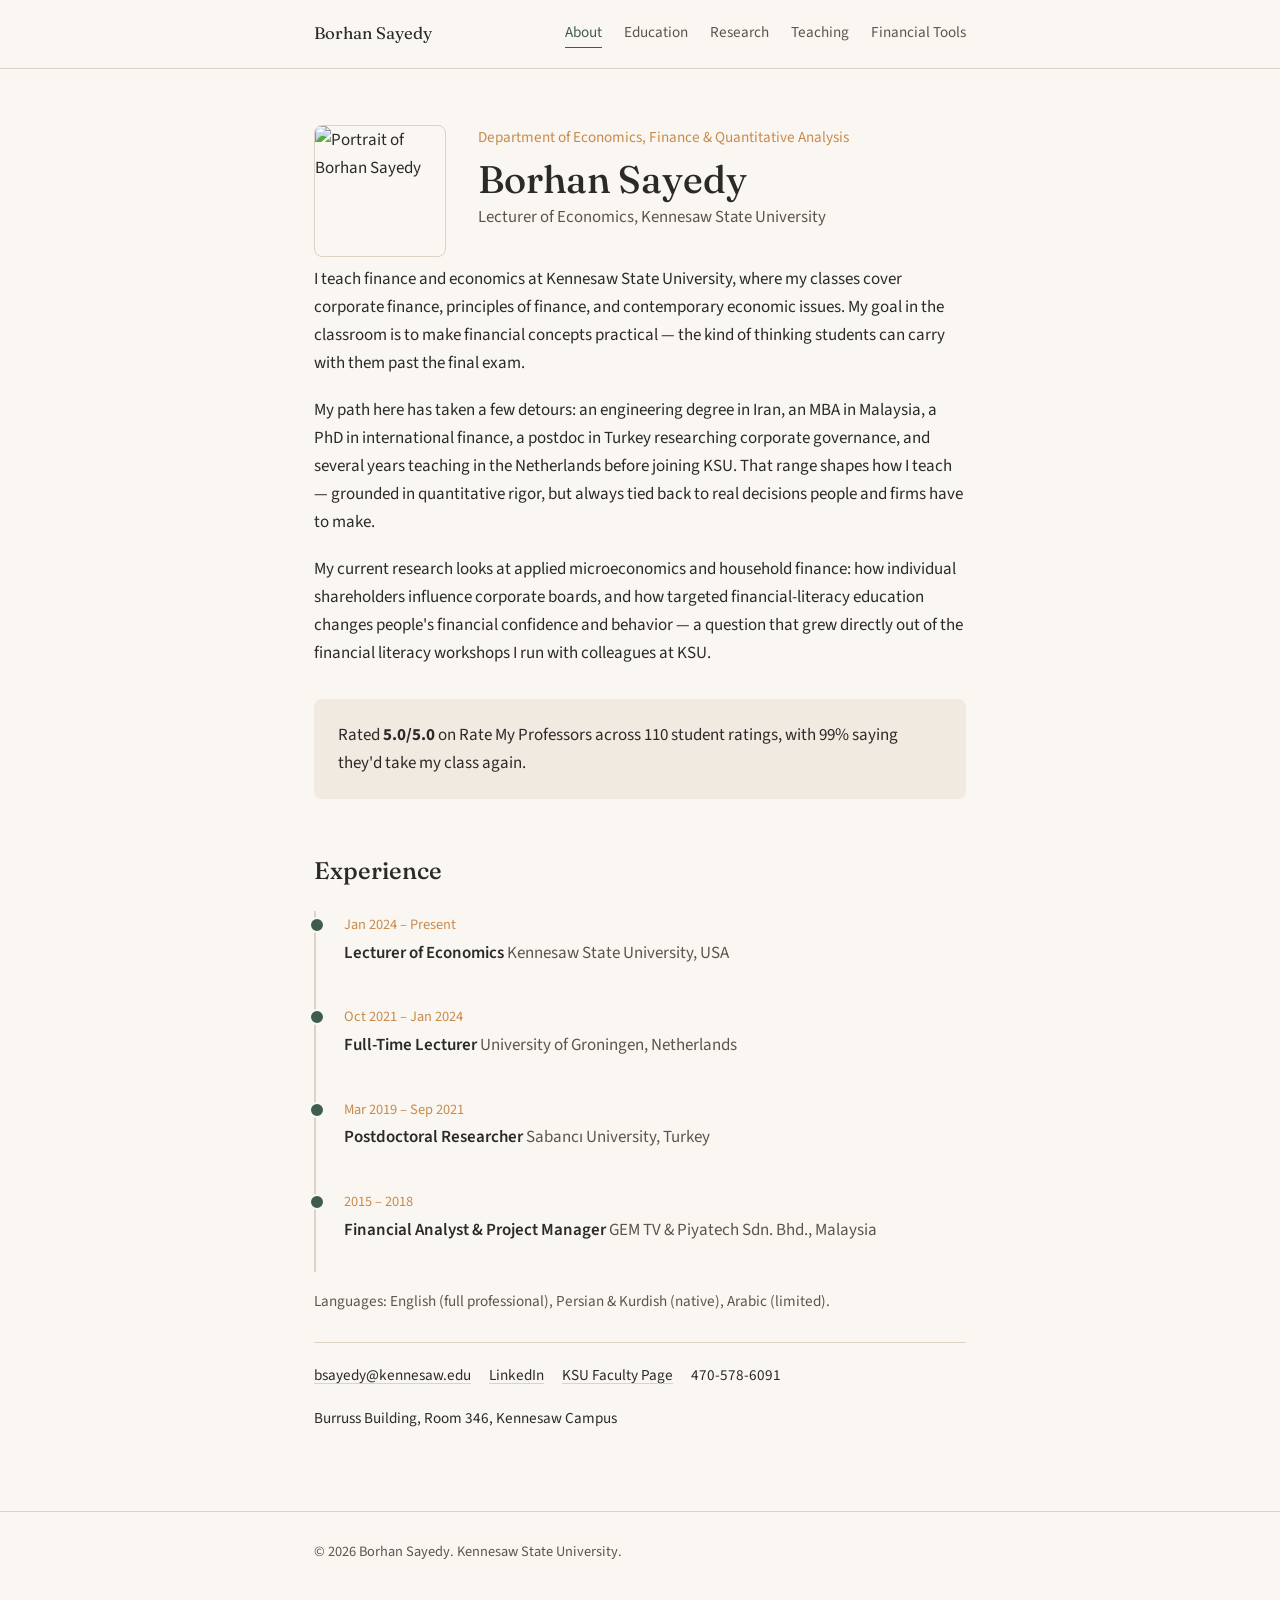
==== index.html @ a8ac0618 "Add files via upload" ====
<!DOCTYPE html>
<html lang="en">
<head>
<meta charset="UTF-8">
<meta name="viewport" content="width=device-width, initial-scale=1.0">
<title>Borhan Sayedy | Lecturer of Economics, Kennesaw State University</title>
<meta name="description" content="Borhan Sayedy is a Lecturer of Economics at Kennesaw State University, teaching finance and economics.">
<link rel="preconnect" href="https://fonts.googleapis.com">
<link rel="preconnect" href="https://fonts.gstatic.com" crossorigin>
<link href="https://fonts.googleapis.com/css2?family=Fraunces:opsz,wght@9..144,400..600&family=Source+Sans+3:wght@400;600;700&display=swap" rel="stylesheet">
<link rel="stylesheet" href="style.css">
</head>
<body>

<header class="site">
  <div class="nav-row">
    <a class="brand" href="index.html">Borhan Sayedy</a>
    <nav class="links">
      <a href="index.html" aria-current="page">About</a>
      <a href="education.html">Education</a>
      <a href="research.html">Research</a>
      <a href="teaching.html">Teaching</a>
      <a href="financial-tools.html">Financial Tools</a>
    </nav>
  </div>
</header>

<main>
  <div class="wrap">

    <div class="hero">
      <img src="https://facultyweb.kennesaw.edu/bsayedy/images/Screenshot%202024-04-08%20124142.jpg" alt="Portrait of Borhan Sayedy">
      <div>
        <p class="kicker">Department of Economics, Finance &amp; Quantitative Analysis</p>
        <h1>Borhan Sayedy</h1>
        <p class="role">Lecturer of Economics, Kennesaw State University</p>
      </div>
    </div>

    <p>I teach finance and economics at Kennesaw State University, where my classes cover corporate finance, principles of finance, and contemporary economic issues. My goal in the classroom is to make financial concepts practical &mdash; the kind of thinking students can carry with them past the final exam.</p>

    <p>My path here has taken a few detours: an engineering degree in Iran, an MBA in Malaysia, a PhD in international finance, a postdoc in Turkey researching corporate governance, and several years teaching in the Netherlands before joining KSU. That range shapes how I teach &mdash; grounded in quantitative rigor, but always tied back to real decisions people and firms have to make.</p>

    <p>My current research looks at applied microeconomics and household finance: how individual shareholders influence corporate boards, and how targeted financial-literacy education changes people's financial confidence and behavior &mdash; a question that grew directly out of the financial literacy workshops I run with colleagues at KSU.</p>

    <div class="callout">
      <p>Rated <strong>5.0/5.0</strong> on Rate My Professors across 110 student ratings, with 99% saying they'd take my class again.</p>
    </div>

    <h2>Experience</h2>
    <ul class="timeline">
      <li>
        <span class="year">Jan 2024 &ndash; Present</span>
        <span class="degree">Lecturer of Economics</span>
        <span class="school">Kennesaw State University, USA</span>
      </li>
      <li>
        <span class="year">Oct 2021 &ndash; Jan 2024</span>
        <span class="degree">Full-Time Lecturer</span>
        <span class="school">University of Groningen, Netherlands</span>
      </li>
      <li>
        <span class="year">Mar 2019 &ndash; Sep 2021</span>
        <span class="degree">Postdoctoral Researcher</span>
        <span class="school">Sabanc&#305; University, Turkey</span>
      </li>
      <li>
        <span class="year">2015 &ndash; 2018</span>
        <span class="degree">Financial Analyst &amp; Project Manager</span>
        <span class="school">GEM TV &amp; Piyatech Sdn. Bhd., Malaysia</span>
      </li>
    </ul>

    <p style="color: var(--ink-soft); font-size: 0.95rem;">Languages: English (full professional), Persian &amp; Kurdish (native), Arabic (limited).</p>

    <div class="contact-row">
      <a href="mailto:bsayedy@kennesaw.edu">bsayedy@kennesaw.edu</a>
      <a href="https://www.linkedin.com/in/borhansayedy/" target="_blank" rel="noopener">LinkedIn</a>
      <a href="https://facultyweb.kennesaw.edu/bsayedy/index.php" target="_blank" rel="noopener">KSU Faculty Page</a>
      <span>470-578-6091</span>
      <span>Burruss Building, Room 346, Kennesaw Campus</span>
    </div>

  </div>
</main>

<footer class="site">
  <div class="wrap">
    &copy; 2026 Borhan Sayedy. Kennesaw State University.
  </div>
</footer>

</body>
</html>
---- style.css ----
/* ---------- Design tokens ---------- */
:root {
  --bg: #FAF7F2;
  --bg-alt: #F1EAE0;
  --ink: #2B2A28;
  --ink-soft: #5B564C;
  --accent: #3F5D4F;
  --accent-warm: #C98A4B;
  --line: #DDD3C4;
  --max: 700px;
}

* { box-sizing: border-box; }

@media (prefers-reduced-motion: reduce) {
  * { animation: none !important; transition: none !important; }
}

html { scroll-behavior: smooth; }

body {
  margin: 0;
  background: var(--bg);
  color: var(--ink);
  font-family: "Source Sans 3", -apple-system, BlinkMacSystemFont, "Segoe UI", sans-serif;
  font-size: 17px;
  line-height: 1.65;
}

h1, h2, h3 {
  font-family: "Fraunces", Georgia, serif;
  font-weight: 500;
  color: var(--ink);
  line-height: 1.2;
  margin: 0 0 0.5em;
}

h1 { font-size: 2.4rem; font-weight: 480; }
h2 { font-size: 1.5rem; margin-top: 2.4em; }
h3 { font-size: 1.15rem; margin-top: 1.6em; }

p { margin: 0 0 1.1em; }

a {
  color: var(--accent);
  text-decoration-color: var(--line);
  text-underline-offset: 3px;
}
a:hover { text-decoration-color: var(--accent); }

a:focus-visible, button:focus-visible {
  outline: 2px solid var(--accent);
  outline-offset: 3px;
}

ul { padding-left: 1.2em; }
li { margin-bottom: 0.5em; }

/* ---------- Layout shell ---------- */
.wrap {
  max-width: var(--max);
  margin: 0 auto;
  padding: 0 24px;
}

header.site {
  border-bottom: 1px solid var(--line);
  background: var(--bg);
}

.nav-row {
  max-width: var(--max);
  margin: 0 auto;
  padding: 20px 24px;
  display: flex;
  align-items: center;
  justify-content: space-between;
  gap: 16px;
}

.brand {
  font-family: "Fraunces", Georgia, serif;
  font-size: 1.05rem;
  color: var(--ink);
  text-decoration: none;
  white-space: nowrap;
}

nav.links {
  display: flex;
  gap: 22px;
  flex-wrap: wrap;
}

nav.links a {
  color: var(--ink-soft);
  text-decoration: none;
  font-size: 0.95rem;
}

nav.links a[aria-current="page"] {
  color: var(--accent);
  border-bottom: 1px solid var(--accent);
  padding-bottom: 2px;
}

nav.links a:hover { color: var(--accent); }

main { padding: 56px 0 80px; }

footer.site {
  border-top: 1px solid var(--line);
  padding: 28px 0 40px;
  color: var(--ink-soft);
  font-size: 0.9rem;
}

/* ---------- Hero ---------- */
.hero {
  display: flex;
  gap: 32px;
  align-items: flex-start;
  margin-bottom: 8px;
}

.hero img {
  width: 132px;
  height: 132px;
  border-radius: 8px;
  object-fit: cover;
  flex-shrink: 0;
  border: 1px solid var(--line);
}

.hero .kicker {
  color: var(--accent-warm);
  font-size: 0.95rem;
  margin-bottom: 6px;
}

.hero h1 { margin-bottom: 2px; }

.hero .role {
  color: var(--ink-soft);
  font-size: 1.05rem;
  margin-bottom: 0;
}

@media (max-width: 560px) {
  .hero { flex-direction: column; }
  .hero img { width: 104px; height: 104px; }
}

/* ---------- Contact row ---------- */
.contact-row {
  display: flex;
  flex-wrap: wrap;
  gap: 18px;
  margin: 28px 0 0;
  padding-top: 20px;
  border-top: 1px solid var(--line);
  font-size: 0.95rem;
}

.contact-row a { color: var(--ink); }

/* ---------- Timeline (Education page) ---------- */
.timeline {
  list-style: none;
  padding-left: 0;
  margin-top: 1.5em;
  border-left: 2px solid var(--line);
}

.timeline li {
  position: relative;
  padding: 2px 0 28px 28px;
}

.timeline li::before {
  content: "";
  position: absolute;
  left: -7px;
  top: 6px;
  width: 12px;
  height: 12px;
  border-radius: 50%;
  background: var(--accent);
  border: 2px solid var(--bg);
}

.timeline .year {
  color: var(--accent-warm);
  font-size: 0.9rem;
  display: block;
  margin-bottom: 2px;
}

.timeline .degree {
  font-weight: 600;
  margin-bottom: 2px;
}

.timeline .school {
  color: var(--ink-soft);
}

/* ---------- Research groups ---------- */
.pub-list { list-style: none; padding-left: 0; }
.pub-list li {
  padding: 14px 0;
  border-bottom: 1px solid var(--line);
}
.pub-list li:first-child { padding-top: 0; }
.pub-tag {
  display: inline-block;
  font-size: 0.78rem;
  color: var(--accent);
  border: 1px solid var(--accent);
  border-radius: 4px;
  padding: 1px 7px;
  margin-bottom: 6px;
}

.tag-row { display: flex; flex-wrap: wrap; gap: 10px; margin: 18px 0 0; }
.tag-row span {
  background: var(--bg-alt);
  border-radius: 5px;
  padding: 5px 12px;
  font-size: 0.9rem;
  color: var(--ink-soft);
}

/* ---------- Course cards (Teaching page) ---------- */
.course {
  padding: 18px 0;
  border-bottom: 1px solid var(--line);
}
.course:first-child { padding-top: 0; }
.course h3 { margin: 0 0 4px; }

/* ---------- Callout / student feedback ---------- */
.callout {
  background: var(--bg-alt);
  border-radius: 8px;
  padding: 22px 24px;
  margin: 32px 0;
}
.callout p:last-child { margin-bottom: 0; }

/* ---------- Financial tools ---------- */
.tool-card {
  background: var(--bg-alt);
  border-radius: 8px;
  padding: 24px;
  margin: 24px 0;
}
.tool-card h3 { margin-top: 0; }

.field-row {
  display: flex;
  flex-wrap: wrap;
  gap: 16px;
  margin: 16px 0;
}
.field {
  display: flex;
  flex-direction: column;
  gap: 6px;
  flex: 1 1 150px;
}
.field label { font-size: 0.88rem; color: var(--ink-soft); }
.field input {
  padding: 9px 10px;
  border: 1px solid var(--line);
  border-radius: 6px;
  font-size: 1rem;
  font-family: inherit;
  background: var(--bg);
  color: var(--ink);
}
.field input:focus-visible { outline: 2px solid var(--accent); outline-offset: 1px; }

button.calc-btn {
  background: var(--accent);
  color: var(--bg);
  border: none;
  border-radius: 6px;
  padding: 10px 18px;
  font-size: 0.98rem;
  font-family: inherit;
  cursor: pointer;
}
button.calc-btn:hover { opacity: 0.9; }

.result {
  margin-top: 18px;
  padding-top: 16px;
  border-top: 1px solid var(--line);
  font-size: 1.05rem;
  display: none;
}
.result.show { display: block; }
.result .big { font-family: "Fraunces", Georgia, serif; font-size: 1.7rem; color: var(--accent); }

.coming-soon {
  border: 1px dashed var(--line);
  border-radius: 8px;
  padding: 20px 24px;
  color: var(--ink-soft);
}

/* ---------- Mobile nav toggle ---------- */
.nav-toggle { display: none; }

@media (max-width: 640px) {
  .nav-row { flex-wrap: wrap; }
  nav.links { gap: 14px 18px; font-size: 0.92rem; }
}
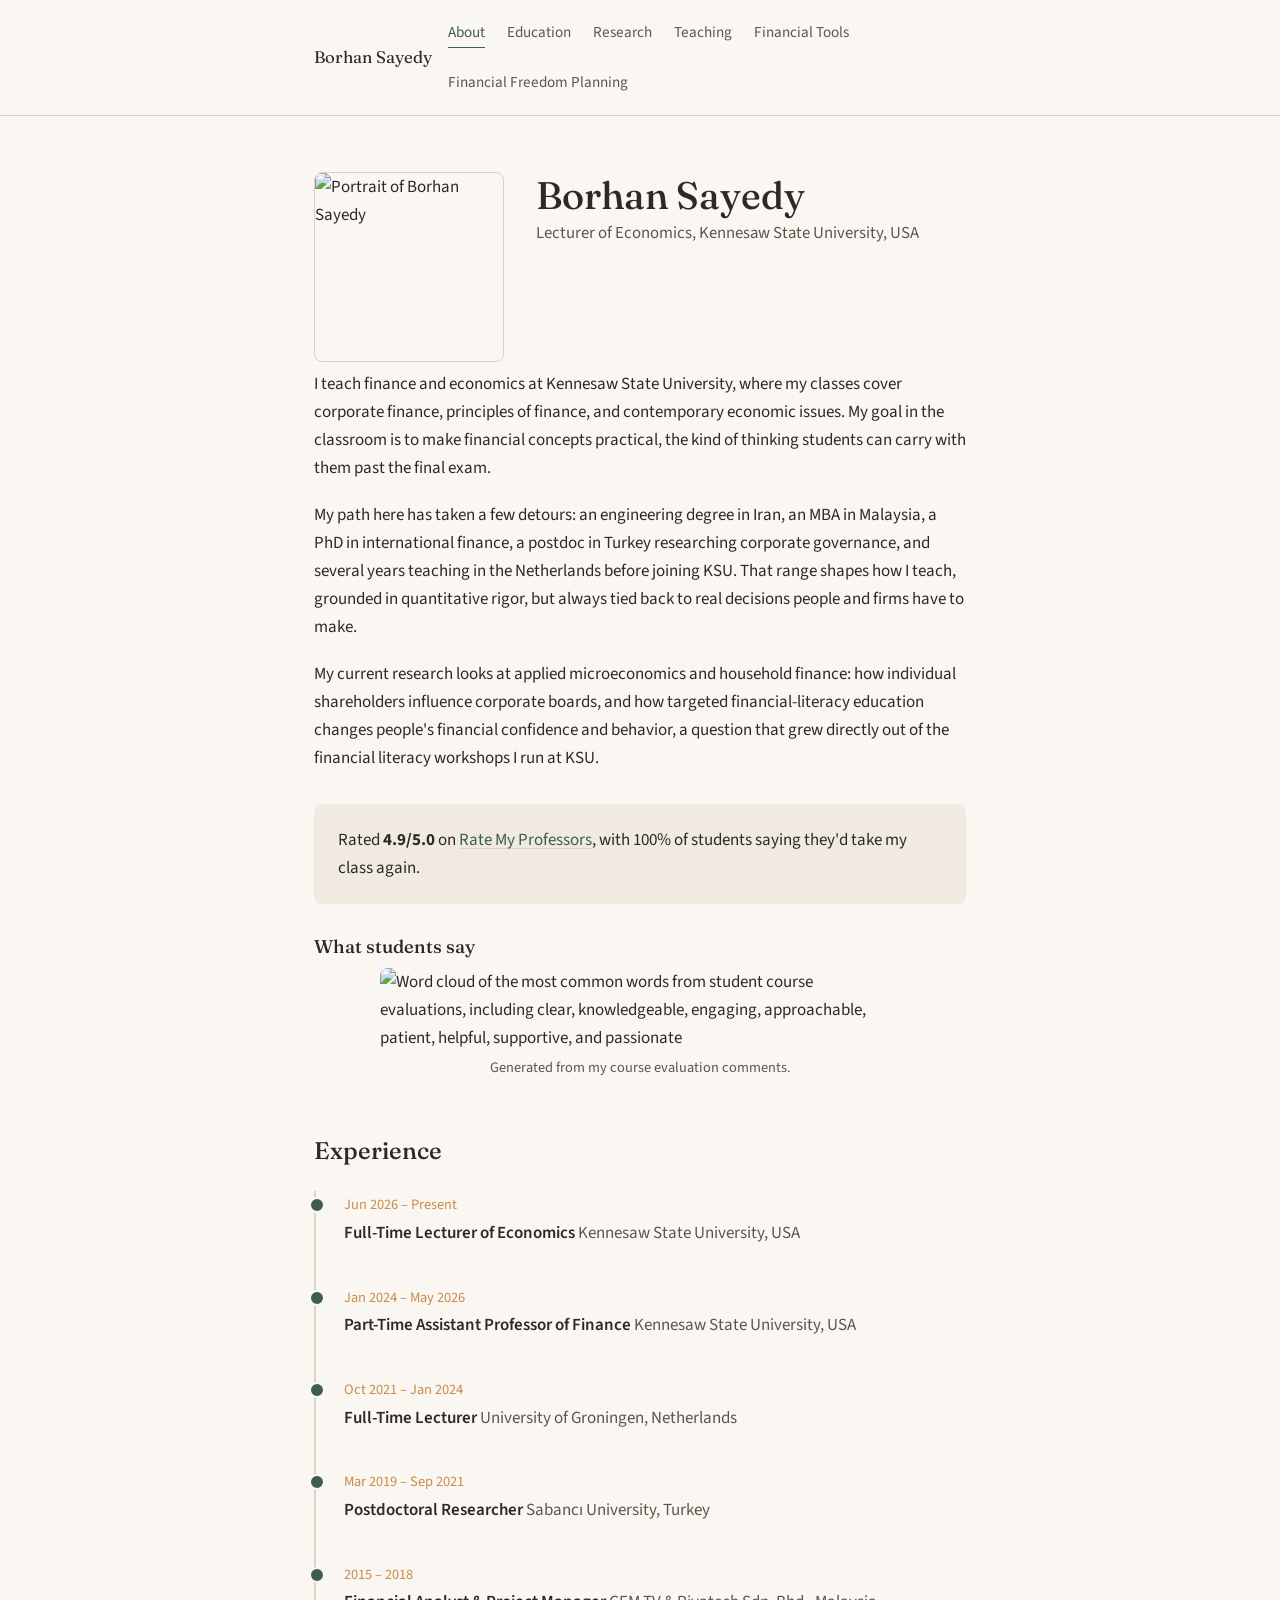
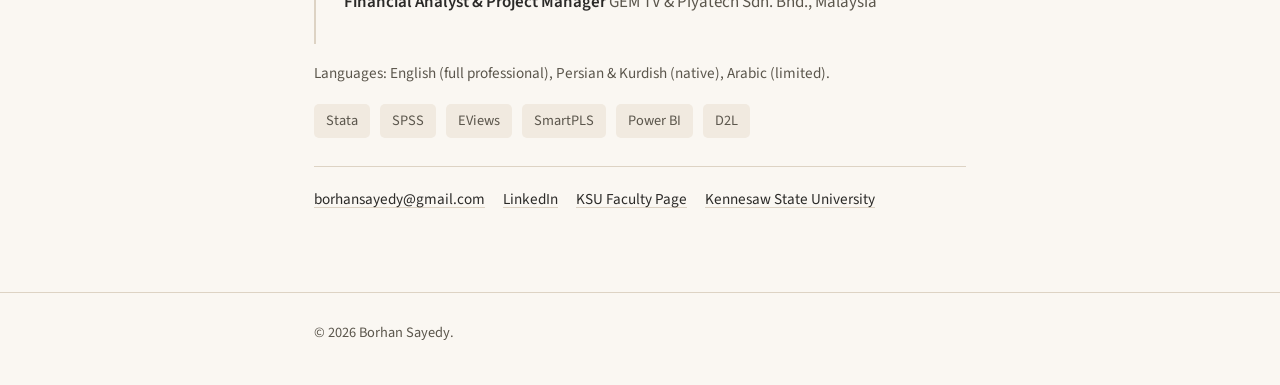
==== commit ee5b3dfc: "Add files via upload" ====
--- a/index.html
+++ b/index.html
@@ -21,6 +21,7 @@
       <a href="research.html">Research</a>
       <a href="teaching.html">Teaching</a>
       <a href="financial-tools.html">Financial Tools</a>
+      <a href="financial-freedom.html">Financial Freedom Planning</a>
     </nav>
   </div>
 </header>
@@ -29,29 +30,37 @@
   <div class="wrap">
 
     <div class="hero">
-      <img src="https://facultyweb.kennesaw.edu/bsayedy/images/Screenshot%202024-04-08%20124142.jpg" alt="Portrait of Borhan Sayedy">
+      <img src="assets/photo.jpg" alt="Portrait of Borhan Sayedy">
       <div>
-        <p class="kicker">Department of Economics, Finance &amp; Quantitative Analysis</p>
         <h1>Borhan Sayedy</h1>
-        <p class="role">Lecturer of Economics, Kennesaw State University</p>
+        <p class="role">Lecturer of Economics, Kennesaw State University, USA</p>
       </div>
     </div>
 
-    <p>I teach finance and economics at Kennesaw State University, where my classes cover corporate finance, principles of finance, and contemporary economic issues. My goal in the classroom is to make financial concepts practical &mdash; the kind of thinking students can carry with them past the final exam.</p>
+    <p>I teach finance and economics at Kennesaw State University, where my classes cover corporate finance, principles of finance, and contemporary economic issues. My goal in the classroom is to make financial concepts practical, the kind of thinking students can carry with them past the final exam.</p>
 
-    <p>My path here has taken a few detours: an engineering degree in Iran, an MBA in Malaysia, a PhD in international finance, a postdoc in Turkey researching corporate governance, and several years teaching in the Netherlands before joining KSU. That range shapes how I teach &mdash; grounded in quantitative rigor, but always tied back to real decisions people and firms have to make.</p>
+    <p>My path here has taken a few detours: an engineering degree in Iran, an MBA in Malaysia, a PhD in international finance, a postdoc in Turkey researching corporate governance, and several years teaching in the Netherlands before joining KSU. That range shapes how I teach, grounded in quantitative rigor, but always tied back to real decisions people and firms have to make.</p>
 
-    <p>My current research looks at applied microeconomics and household finance: how individual shareholders influence corporate boards, and how targeted financial-literacy education changes people's financial confidence and behavior &mdash; a question that grew directly out of the financial literacy workshops I run with colleagues at KSU.</p>
+    <p>My current research looks at applied microeconomics and household finance: how individual shareholders influence corporate boards, and how targeted financial-literacy education changes people's financial confidence and behavior, a question that grew directly out of the financial literacy workshops I run at KSU.</p>
 
     <div class="callout">
-      <p>Rated <strong>5.0/5.0</strong> on Rate My Professors across 110 student ratings, with 99% saying they'd take my class again.</p>
+      <p>Rated <strong>4.9/5.0</strong> on <a href="https://www.ratemyprofessors.com/professor/2978130" target="_blank" rel="noopener">Rate My Professors</a>, with 100% of students saying they'd take my class again.</p>
     </div>
+
+    <h3>What students say</h3>
+    <img src="assets/wordcloud.jpg" alt="Word cloud of the most common words from student course evaluations, including clear, knowledgeable, engaging, approachable, patient, helpful, supportive, and passionate" style="width:100%; max-width:520px; display:block; margin: 8px auto 4px; border-radius: 8px;">
+    <p class="ffp-note" style="text-align:center;">Generated from my course evaluation comments.</p>
 
     <h2>Experience</h2>
     <ul class="timeline">
       <li>
-        <span class="year">Jan 2024 &ndash; Present</span>
-        <span class="degree">Lecturer of Economics</span>
+        <span class="year">Jun 2026 &ndash; Present</span>
+        <span class="degree">Full-Time Lecturer of Economics</span>
+        <span class="school">Kennesaw State University, USA</span>
+      </li>
+      <li>
+        <span class="year">Jan 2024 &ndash; May 2026</span>
+        <span class="degree">Part-Time Assistant Professor of Finance</span>
         <span class="school">Kennesaw State University, USA</span>
       </li>
       <li>
@@ -73,12 +82,15 @@
 
     <p style="color: var(--ink-soft); font-size: 0.95rem;">Languages: English (full professional), Persian &amp; Kurdish (native), Arabic (limited).</p>
 
+    <p class="tag-row">
+      <span>Stata</span><span>SPSS</span><span>EViews</span><span>SmartPLS</span><span>Power BI</span><span>D2L</span>
+    </p>
+
     <div class="contact-row">
-      <a href="mailto:bsayedy@kennesaw.edu">bsayedy@kennesaw.edu</a>
+      <a href="mailto:borhansayedy@gmail.com">borhansayedy@gmail.com</a>
       <a href="https://www.linkedin.com/in/borhansayedy/" target="_blank" rel="noopener">LinkedIn</a>
       <a href="https://facultyweb.kennesaw.edu/bsayedy/index.php" target="_blank" rel="noopener">KSU Faculty Page</a>
-      <span>470-578-6091</span>
-      <span>Burruss Building, Room 346, Kennesaw Campus</span>
+      <a href="https://www.kennesaw.edu" target="_blank" rel="noopener">Kennesaw State University</a>
     </div>
 
   </div>
@@ -86,7 +98,7 @@
 
 <footer class="site">
   <div class="wrap">
-    &copy; 2026 Borhan Sayedy. Kennesaw State University.
+    &copy; 2026 Borhan Sayedy.
   </div>
 </footer>
 
--- a/style.css
+++ b/style.css
@@ -124,8 +124,8 @@
 }
 
 .hero img {
-  width: 132px;
-  height: 132px;
+  width: 190px;
+  height: 190px;
   border-radius: 8px;
   object-fit: cover;
   flex-shrink: 0;
@@ -148,7 +148,7 @@
 
 @media (max-width: 560px) {
   .hero { flex-direction: column; }
-  .hero img { width: 104px; height: 104px; }
+  .hero img { width: 150px; height: 150px; }
 }
 
 /* ---------- Contact row ---------- */
@@ -310,6 +310,206 @@
   color: var(--ink-soft);
 }
 
+/* ---------- Financial Freedom Planning ---------- */
+.ffp-intro {
+  margin-top: 2.4em;
+}
+
+.ffp-subhead {
+  font-family: "Fraunces", Georgia, serif;
+  font-size: 1.05rem;
+  color: var(--accent);
+  margin: 0 0 4px;
+}
+
+.ffp-note {
+  color: var(--ink-soft);
+  font-size: 0.9rem;
+  margin: 0 0 14px;
+}
+
+.link-note {
+  display: none;
+  color: var(--accent);
+  font-size: 0.85rem;
+  margin: -8px 0 14px;
+}
+.link-note.show { display: block; }
+
+select.freq-select {
+  padding: 9px 10px;
+  border: 1px solid var(--line);
+  border-radius: 6px;
+  font-size: 1rem;
+  font-family: inherit;
+  background: var(--bg);
+  color: var(--ink);
+}
+
+.compare-grid {
+  display: grid;
+  grid-template-columns: 1fr 1fr;
+  gap: 20px;
+  margin: 16px 0;
+}
+@media (max-width: 560px) {
+  .compare-grid { grid-template-columns: 1fr; }
+}
+
+.compare-col h4 {
+  font-family: "Fraunces", Georgia, serif;
+  font-weight: 500;
+  margin: 0 0 10px;
+  color: var(--ink);
+}
+
+.compare-result {
+  display: flex;
+  justify-content: space-between;
+  gap: 10px;
+  margin: 6px 0;
+}
+.compare-result .value {
+  font-family: "Fraunces", Georgia, serif;
+  color: var(--accent);
+}
+
+.chart-wrap {
+  margin-top: 20px;
+  display: none;
+}
+.chart-wrap.show { display: block; }
+.chart-wrap canvas {
+  width: 100%;
+  display: block;
+}
+
+.chart-summary {
+  display: none;
+  margin-top: 10px;
+  font-size: 0.92rem;
+  color: var(--ink-soft);
+}
+.chart-summary.show { display: block; }
+.chart-summary .value {
+  color: var(--accent);
+  font-weight: 600;
+}
+
+.ffp-download {
+  display: inline-block;
+  margin-top: 12px;
+  padding: 9px 16px;
+  border: 1px solid var(--accent);
+  border-radius: 6px;
+  color: var(--accent);
+  text-decoration: none;
+  font-size: 0.92rem;
+}
+.ffp-download:hover { background: var(--accent); color: var(--bg); }
+
+/* ---------- Guided wizard (chat-style) ---------- */
+.wizard-toggle-row {
+  display: flex;
+  gap: 10px;
+  margin: 16px 0 24px;
+}
+.wizard-toggle-btn {
+  padding: 9px 16px;
+  border: 1px solid var(--line);
+  border-radius: 6px;
+  background: var(--bg);
+  color: var(--ink-soft);
+  font-size: 0.92rem;
+  font-family: inherit;
+  cursor: pointer;
+}
+.wizard-toggle-btn.active {
+  border-color: var(--accent);
+  color: var(--accent);
+  background: var(--bg-alt);
+}
+
+.wizard-chat {
+  display: none;
+  background: var(--bg-alt);
+  border-radius: 10px;
+  padding: 20px;
+}
+.wizard-chat.show { display: block; }
+
+.wizard-messages {
+  display: flex;
+  flex-direction: column;
+  gap: 12px;
+  margin-bottom: 16px;
+  max-height: 420px;
+  overflow-y: auto;
+}
+
+.wizard-bubble {
+  max-width: 80%;
+  padding: 10px 14px;
+  border-radius: 12px;
+  font-size: 0.95rem;
+  line-height: 1.5;
+}
+.wizard-bubble.bot {
+  background: var(--bg);
+  border: 1px solid var(--line);
+  align-self: flex-start;
+  border-bottom-left-radius: 3px;
+}
+.wizard-bubble.user {
+  background: var(--accent);
+  color: var(--bg);
+  align-self: flex-end;
+  border-bottom-right-radius: 3px;
+}
+
+.wizard-input-row {
+  display: flex;
+  gap: 10px;
+}
+.wizard-input-row input {
+  flex: 1;
+  padding: 10px 12px;
+  border: 1px solid var(--line);
+  border-radius: 6px;
+  font-size: 1rem;
+  font-family: inherit;
+  background: var(--bg);
+  color: var(--ink);
+}
+.wizard-options {
+  display: flex;
+  flex-wrap: wrap;
+  gap: 8px;
+  margin-top: 4px;
+}
+.wizard-option-btn {
+  padding: 7px 14px;
+  border: 1px solid var(--accent);
+  border-radius: 20px;
+  background: var(--bg);
+  color: var(--accent);
+  font-size: 0.88rem;
+  font-family: inherit;
+  cursor: pointer;
+}
+.wizard-option-btn:hover { background: var(--accent); color: var(--bg); }
+
+.wizard-restart {
+  margin-top: 14px;
+  background: none;
+  border: none;
+  color: var(--ink-soft);
+  text-decoration: underline;
+  font-size: 0.88rem;
+  cursor: pointer;
+  padding: 0;
+}
+
 /* ---------- Mobile nav toggle ---------- */
 .nav-toggle { display: none; }
 
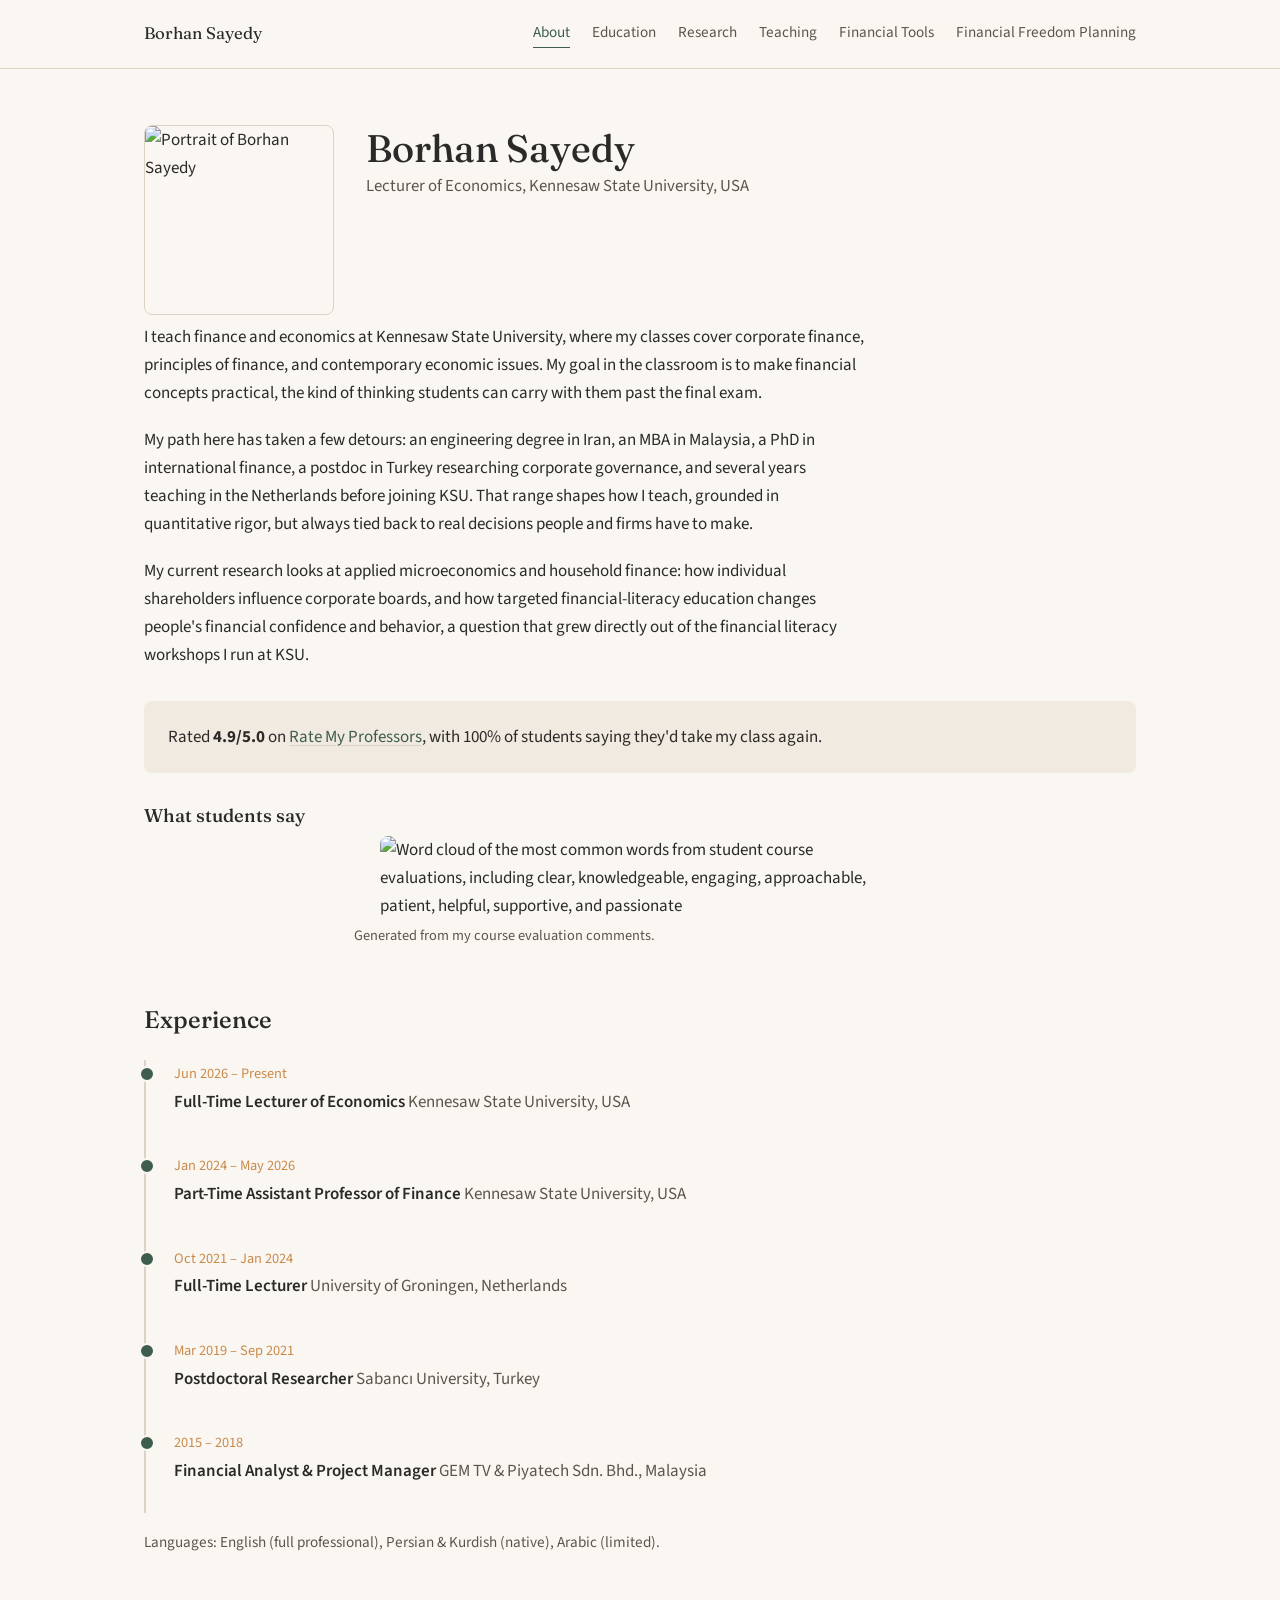
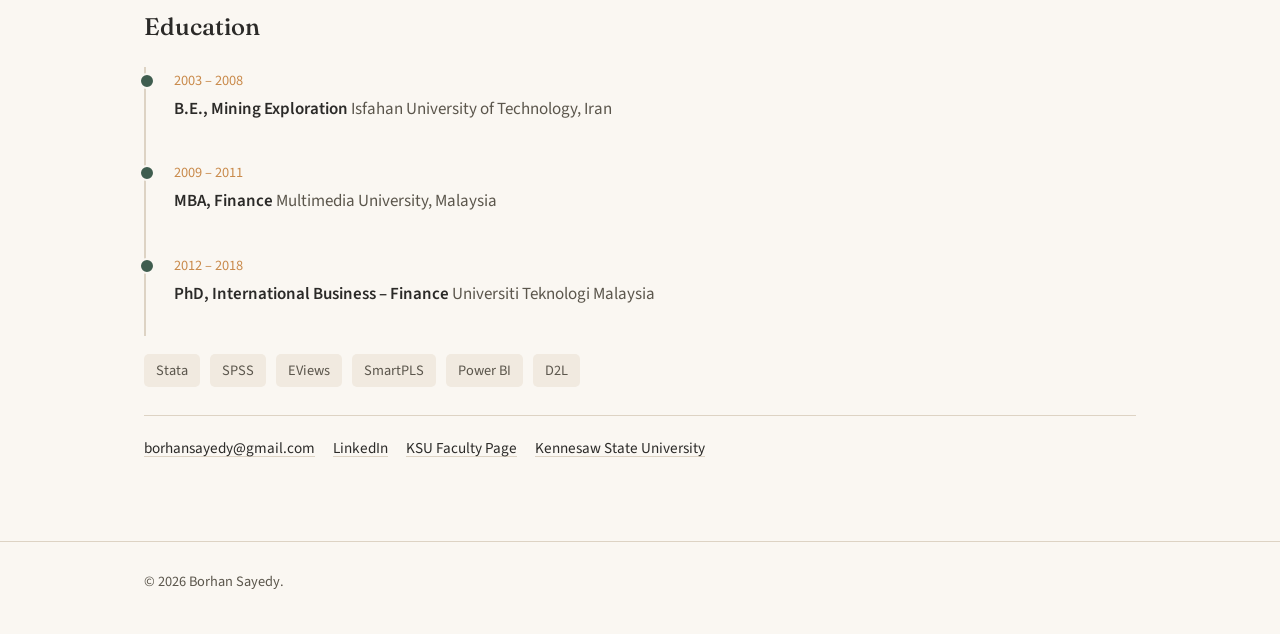
==== commit 744ad76b: "Add files via upload" ====
--- a/index.html
+++ b/index.html
@@ -82,6 +82,25 @@
 
     <p style="color: var(--ink-soft); font-size: 0.95rem;">Languages: English (full professional), Persian &amp; Kurdish (native), Arabic (limited).</p>
 
+    <h2>Education</h2>
+    <ul class="timeline">
+      <li>
+        <span class="year">2003 &ndash; 2008</span>
+        <span class="degree">B.E., Mining Exploration</span>
+        <span class="school">Isfahan University of Technology, Iran</span>
+      </li>
+      <li>
+        <span class="year">2009 &ndash; 2011</span>
+        <span class="degree">MBA, Finance</span>
+        <span class="school">Multimedia University, Malaysia</span>
+      </li>
+      <li>
+        <span class="year">2012 &ndash; 2018</span>
+        <span class="degree">PhD, International Business &ndash; Finance</span>
+        <span class="school">Universiti Teknologi Malaysia</span>
+      </li>
+    </ul>
+
     <p class="tag-row">
       <span>Stata</span><span>SPSS</span><span>EViews</span><span>SmartPLS</span><span>Power BI</span><span>D2L</span>
     </p>
--- a/style.css
+++ b/style.css
@@ -7,7 +7,7 @@
   --accent: #3F5D4F;
   --accent-warm: #C98A4B;
   --line: #DDD3C4;
-  --max: 700px;
+  --max: 1040px;
 }
 
 * { box-sizing: border-box; }
@@ -107,6 +107,10 @@
 nav.links a:hover { color: var(--accent); }
 
 main { padding: 56px 0 80px; }
+
+.wrap > p {
+  max-width: 720px;
+}
 
 footer.site {
   border-top: 1px solid var(--line);
@@ -379,7 +383,7 @@
   display: none;
 }
 .chart-wrap.show { display: block; }
-.chart-wrap canvas {
+.tool-card canvas {
   width: 100%;
   display: block;
 }
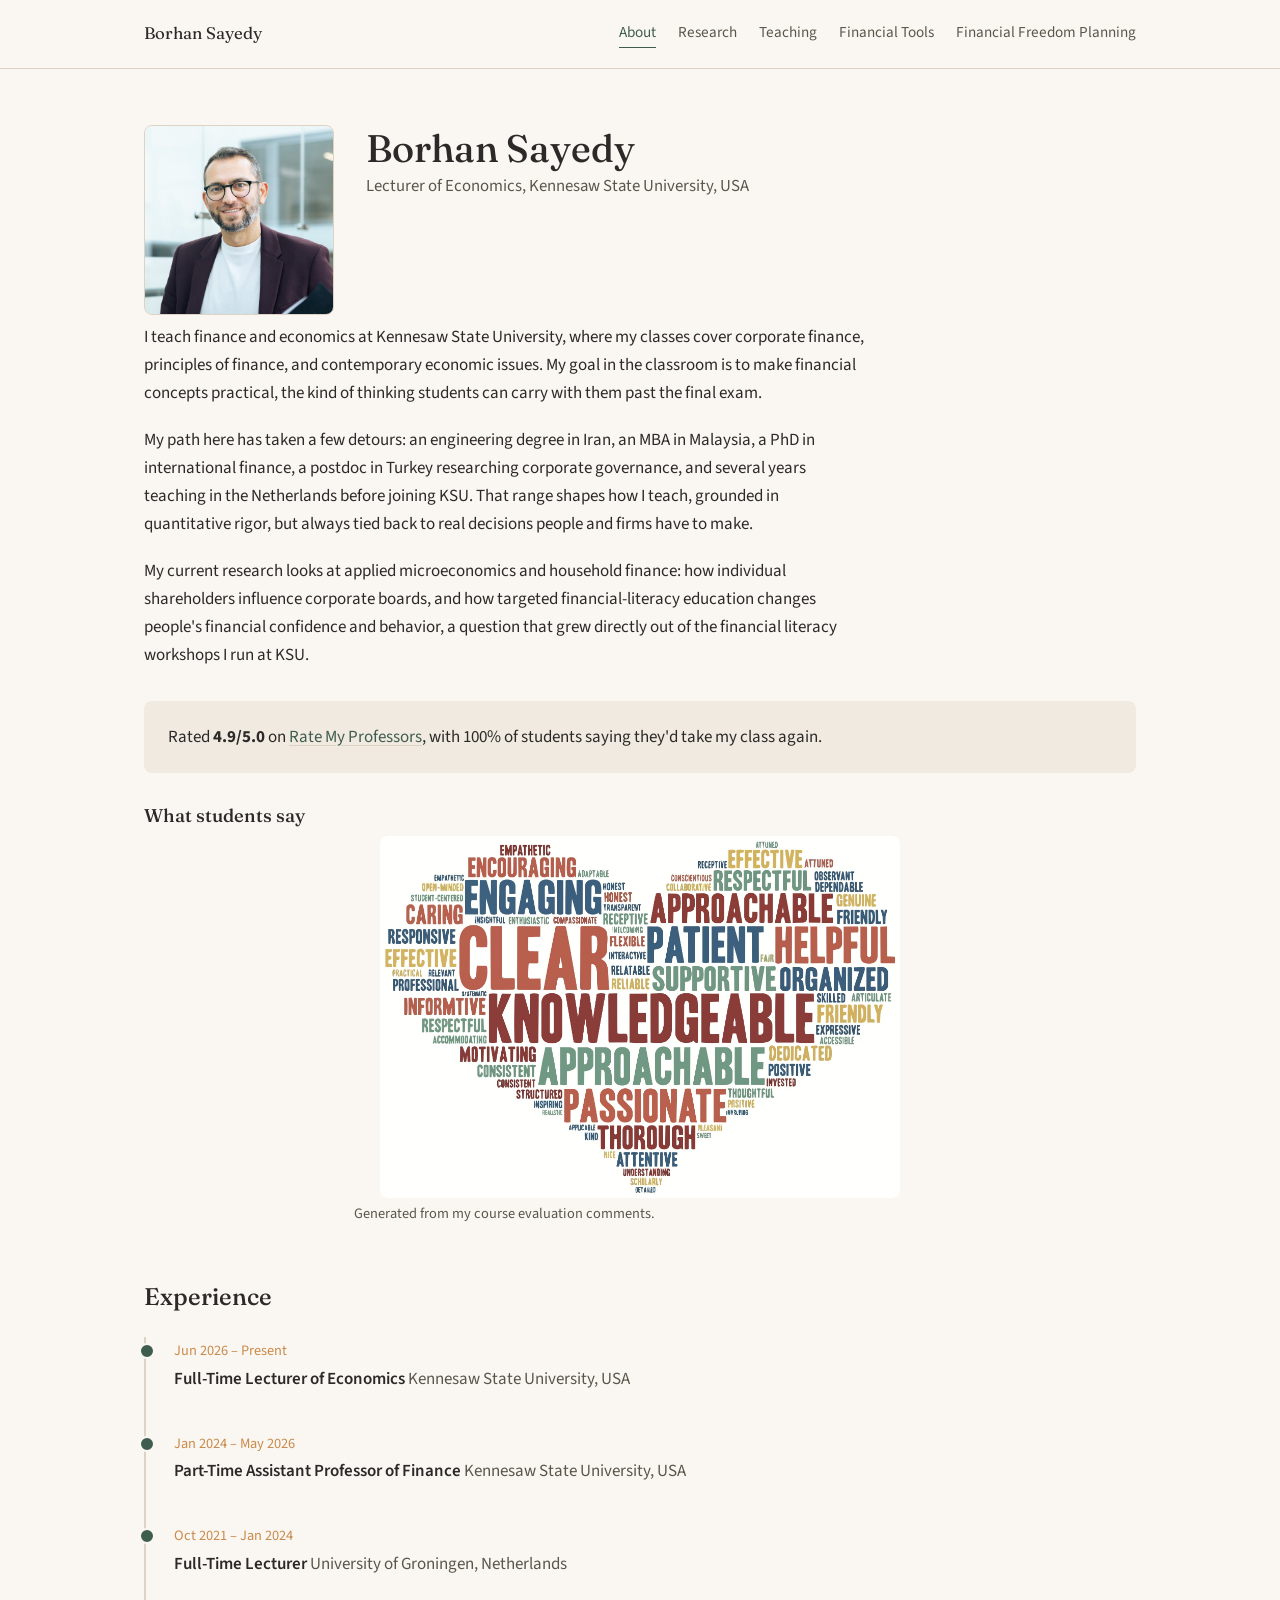
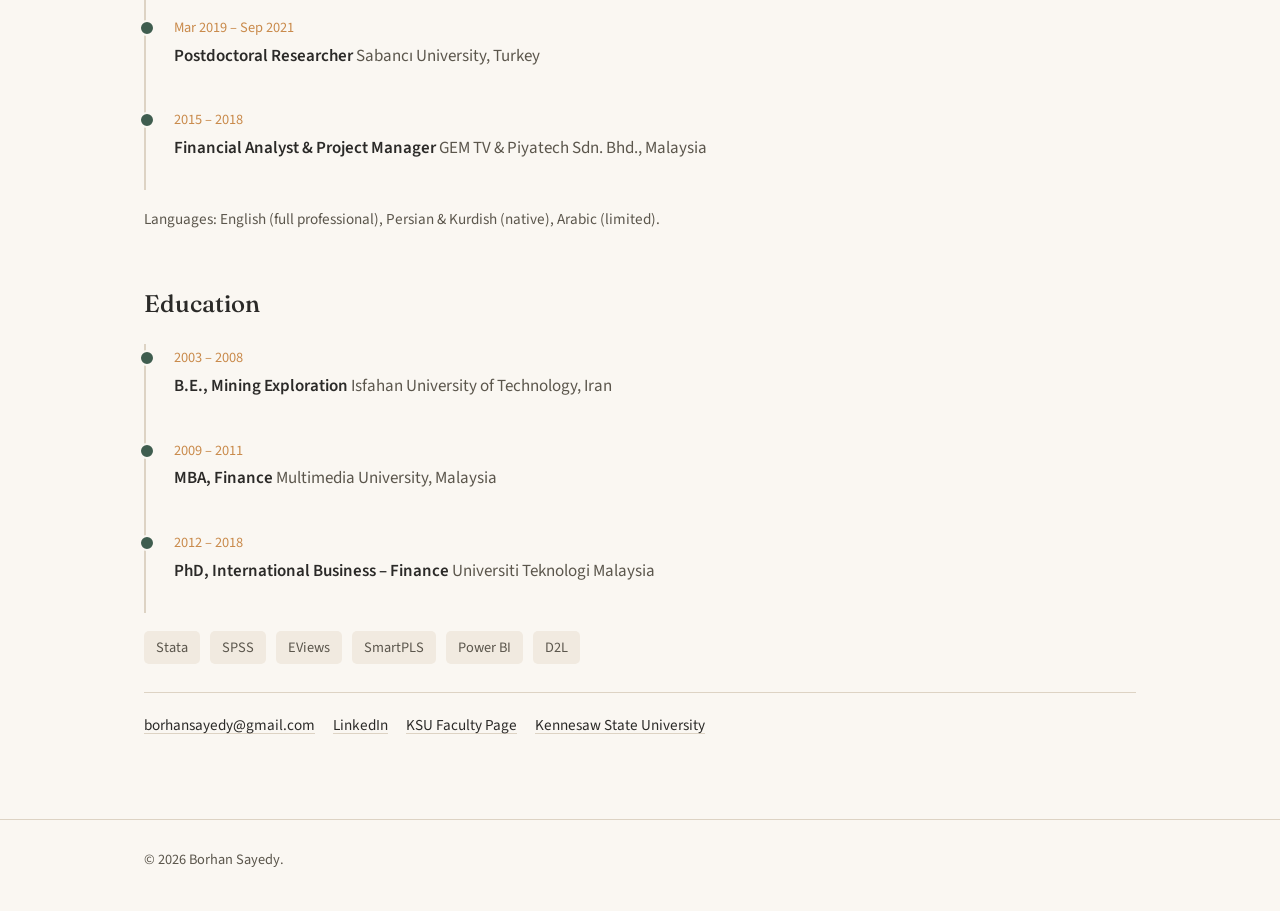
==== commit c3331d7b: "Add files via upload" ====
--- a/index.html
+++ b/index.html
@@ -17,7 +17,6 @@
     <a class="brand" href="index.html">Borhan Sayedy</a>
     <nav class="links">
       <a href="index.html" aria-current="page">About</a>
-      <a href="education.html">Education</a>
       <a href="research.html">Research</a>
       <a href="teaching.html">Teaching</a>
       <a href="financial-tools.html">Financial Tools</a>
@@ -30,7 +29,7 @@
   <div class="wrap">
 
     <div class="hero">
-      <img src="assets/photo.jpg" alt="Portrait of Borhan Sayedy">
+      <img src="photo.jpg" alt="Portrait of Borhan Sayedy">
       <div>
         <h1>Borhan Sayedy</h1>
         <p class="role">Lecturer of Economics, Kennesaw State University, USA</p>
@@ -48,7 +47,7 @@
     </div>
 
     <h3>What students say</h3>
-    <img src="assets/wordcloud.jpg" alt="Word cloud of the most common words from student course evaluations, including clear, knowledgeable, engaging, approachable, patient, helpful, supportive, and passionate" style="width:100%; max-width:520px; display:block; margin: 8px auto 4px; border-radius: 8px;">
+    <img src="wordcloud.jpg" alt="Word cloud of the most common words from student course evaluations, including clear, knowledgeable, engaging, approachable, patient, helpful, supportive, and passionate" style="width:100%; max-width:520px; display:block; margin: 8px auto 4px; border-radius: 8px;">
     <p class="ffp-note" style="text-align:center;">Generated from my course evaluation comments.</p>
 
     <h2>Experience</h2>
--- a/style.css
+++ b/style.css
@@ -112,6 +112,10 @@
   max-width: 720px;
 }
 
+.callout p {
+  max-width: 720px;
+}
+
 footer.site {
   border-top: 1px solid var(--line);
   padding: 28px 0 40px;
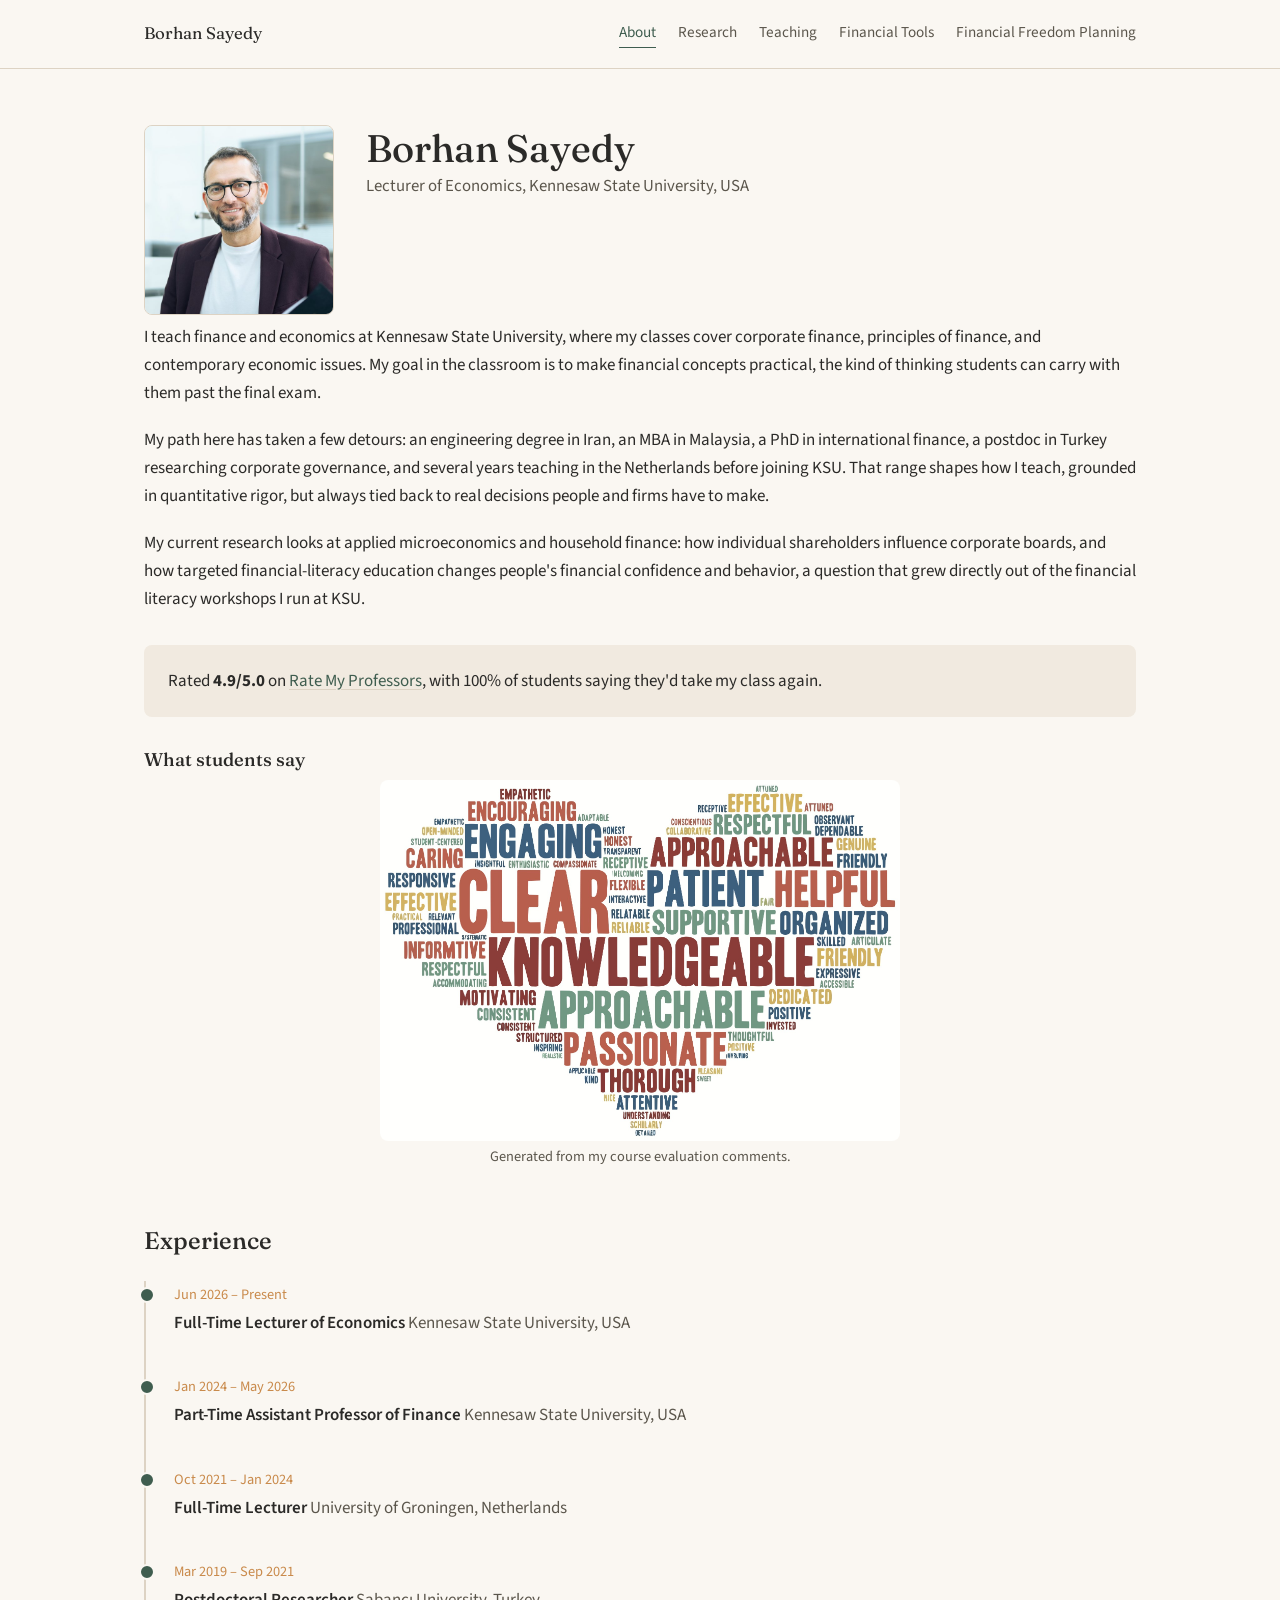
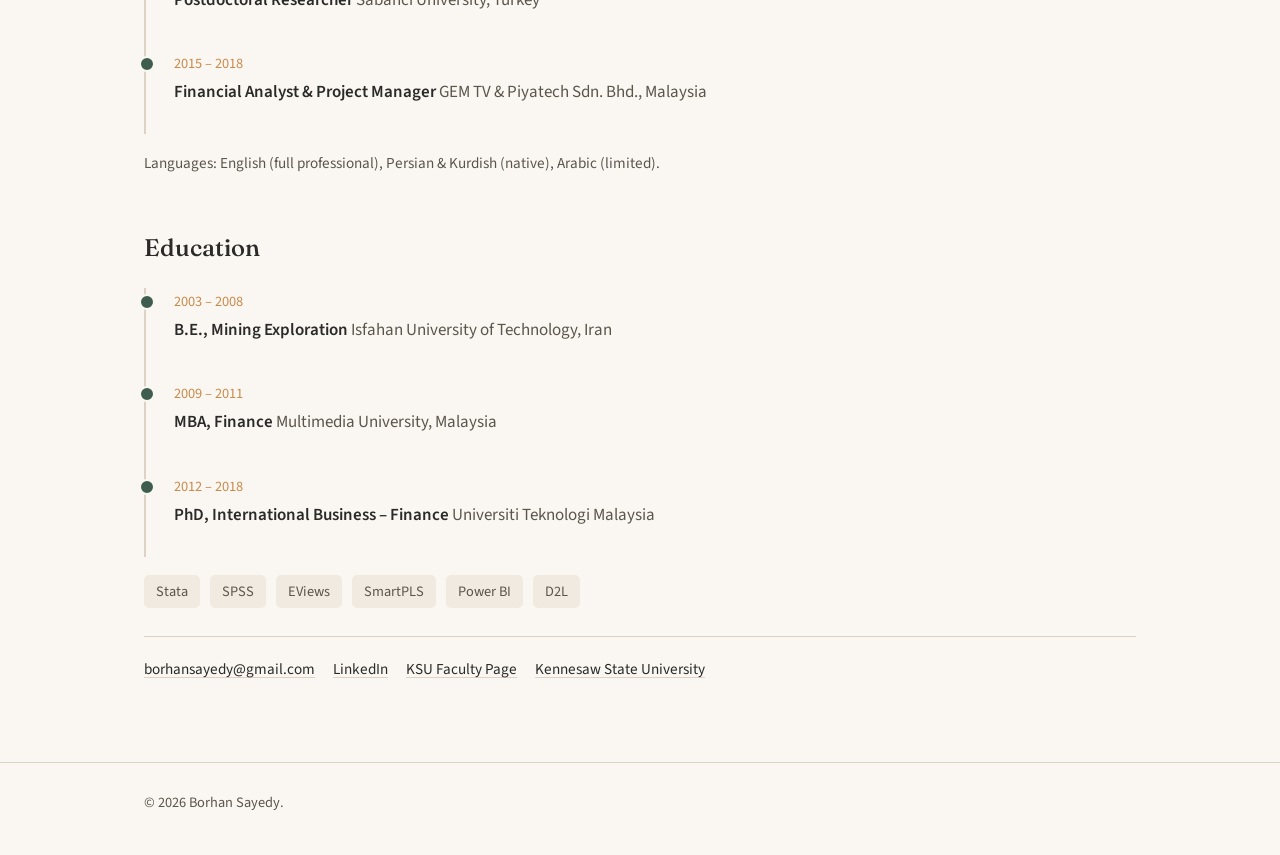
==== commit 375f77da: "Add files via upload" ====
--- a/index.html
+++ b/index.html
@@ -5,6 +5,7 @@
 <meta name="viewport" content="width=device-width, initial-scale=1.0">
 <title>Borhan Sayedy | Lecturer of Economics, Kennesaw State University</title>
 <meta name="description" content="Borhan Sayedy is a Lecturer of Economics at Kennesaw State University, teaching finance and economics.">
+<meta name="google-site-verification" content="pN-dEnVhSgdHzZK1PWoXmaAWGZ5XtpAnYT4VeJvEDls" />
 <link rel="preconnect" href="https://fonts.googleapis.com">
 <link rel="preconnect" href="https://fonts.gstatic.com" crossorigin>
 <link href="https://fonts.googleapis.com/css2?family=Fraunces:opsz,wght@9..144,400..600&family=Source+Sans+3:wght@400;600;700&display=swap" rel="stylesheet">
--- a/style.css
+++ b/style.css
@@ -108,14 +108,6 @@
 
 main { padding: 56px 0 80px; }
 
-.wrap > p {
-  max-width: 720px;
-}
-
-.callout p {
-  max-width: 720px;
-}
-
 footer.site {
   border-top: 1px solid var(--line);
   padding: 28px 0 40px;
